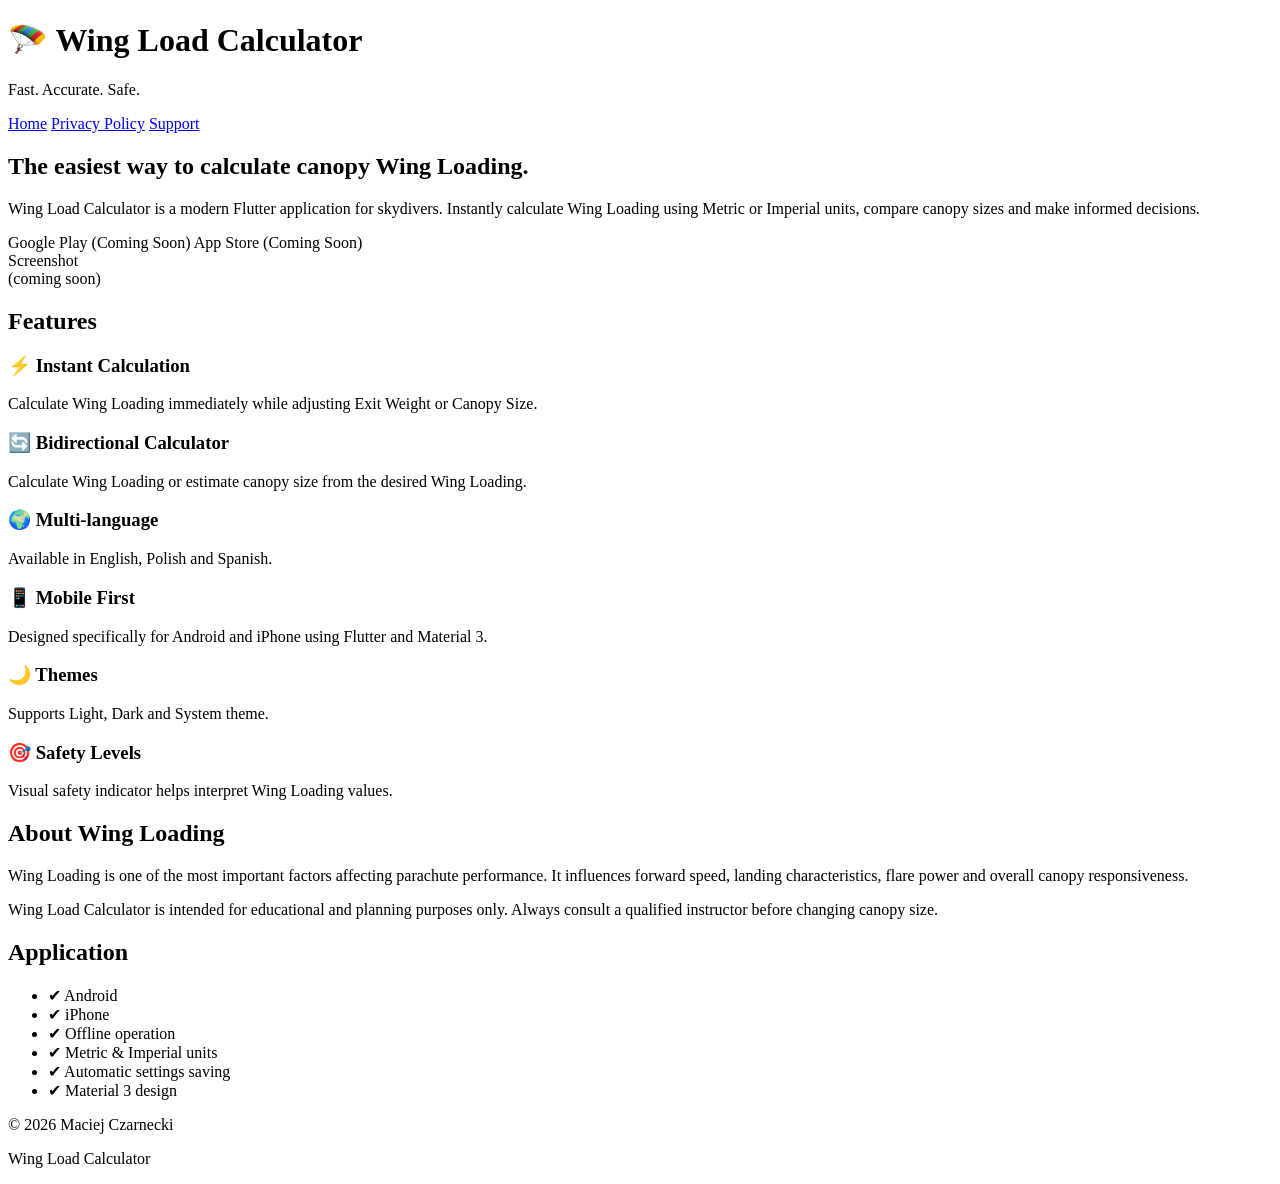
==== index.html @ eb2ee104 "Initial website" ====
<!DOCTYPE html>
<html lang="en">
<head>
    <meta charset="UTF-8">
    <meta name="viewport" content="width=device-width, initial-scale=1.0">

    <title>Wing Load Calculator</title>

    <link rel="stylesheet" href="styles.css">
</head>

<body>

<header>

    <div class="container">

        <h1>🪂 Wing Load Calculator</h1>

        <p class="subtitle">
            Fast. Accurate. Safe.
        </p>

        <nav>
            <a href="index.html">Home</a>
            <a href="privacy.html">Privacy Policy</a>
            <a href="support.html">Support</a>
        </nav>

    </div>

</header>

<main class="container">

<section class="hero">

    <div>

        <h2>The easiest way to calculate canopy Wing Loading.</h2>

        <p>
            Wing Load Calculator is a modern Flutter application for skydivers.
            Instantly calculate Wing Loading using Metric or Imperial units,
            compare canopy sizes and make informed decisions.
        </p>

        <a class="button disabled">
            Google Play (Coming Soon)
        </a>

        <a class="button disabled">
            App Store (Coming Soon)
        </a>

    </div>

    <div class="hero-image">

        <div class="placeholder">

            Screenshot
            <br>
            (coming soon)

        </div>

    </div>

</section>

<section>

<h2>Features</h2>

<div class="grid">

<div class="card">

<h3>⚡ Instant Calculation</h3>

<p>
Calculate Wing Loading immediately while adjusting Exit Weight or Canopy Size.
</p>

</div>

<div class="card">

<h3>🔄 Bidirectional Calculator</h3>

<p>
Calculate Wing Loading or estimate canopy size from the desired Wing Loading.
</p>

</div>

<div class="card">

<h3>🌍 Multi-language</h3>

<p>
Available in English, Polish and Spanish.
</p>

</div>

<div class="card">

<h3>📱 Mobile First</h3>

<p>
Designed specifically for Android and iPhone using Flutter and Material 3.
</p>

</div>

<div class="card">

<h3>🌙 Themes</h3>

<p>
Supports Light, Dark and System theme.
</p>

</div>

<div class="card">

<h3>🎯 Safety Levels</h3>

<p>
Visual safety indicator helps interpret Wing Loading values.
</p>

</div>

</div>

</section>

<section>

<h2>About Wing Loading</h2>

<p>

Wing Loading is one of the most important factors affecting parachute performance.
It influences forward speed, landing characteristics, flare power and overall canopy responsiveness.

</p>

<p>

Wing Load Calculator is intended for educational and planning purposes only.

Always consult a qualified instructor before changing canopy size.

</p>

</section>

<section>

<h2>Application</h2>

<ul>

<li>✔ Android</li>

<li>✔ iPhone</li>

<li>✔ Offline operation</li>

<li>✔ Metric & Imperial units</li>

<li>✔ Automatic settings saving</li>

<li>✔ Material 3 design</li>

</ul>

</section>

</main>

<footer>

<div class="container">

<p>

© 2026 Maciej Czarnecki

</p>

<p>

Wing Load Calculator

</p>

</div>

</footer>

</body>
</html>
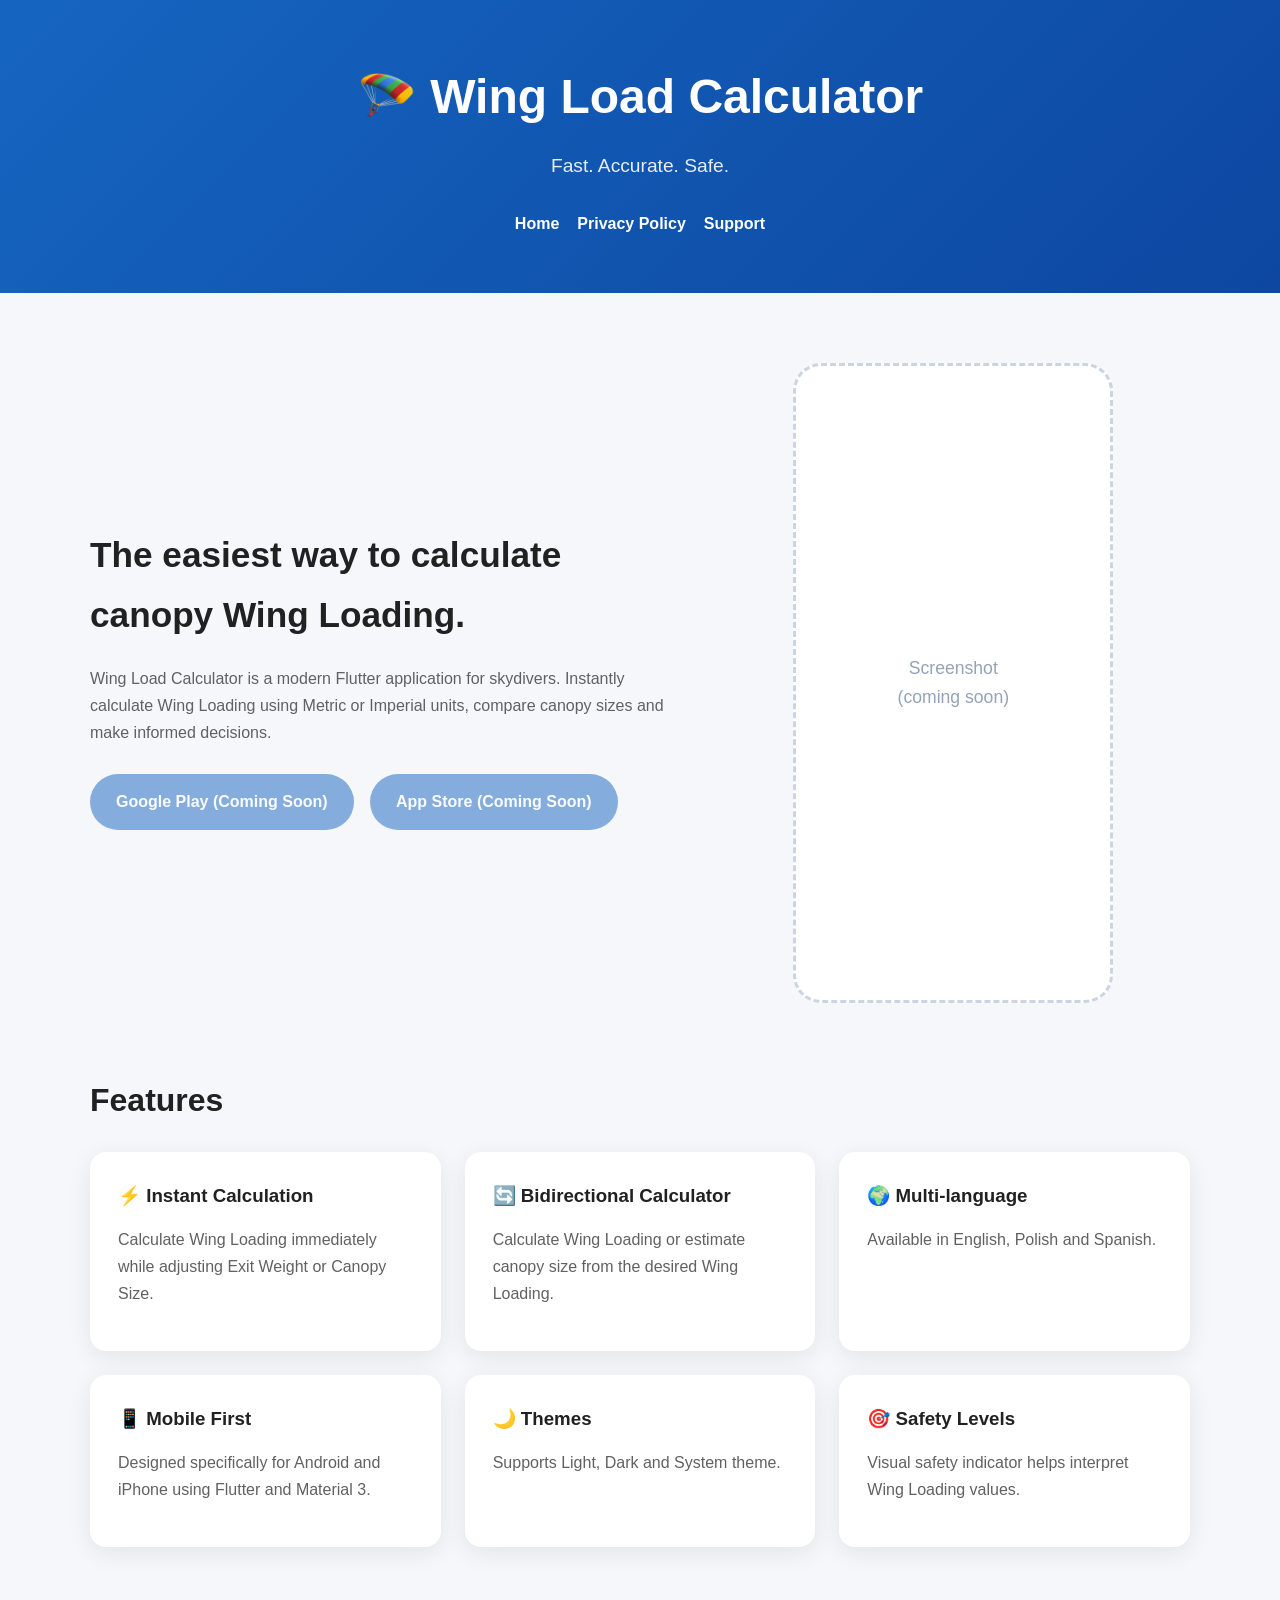
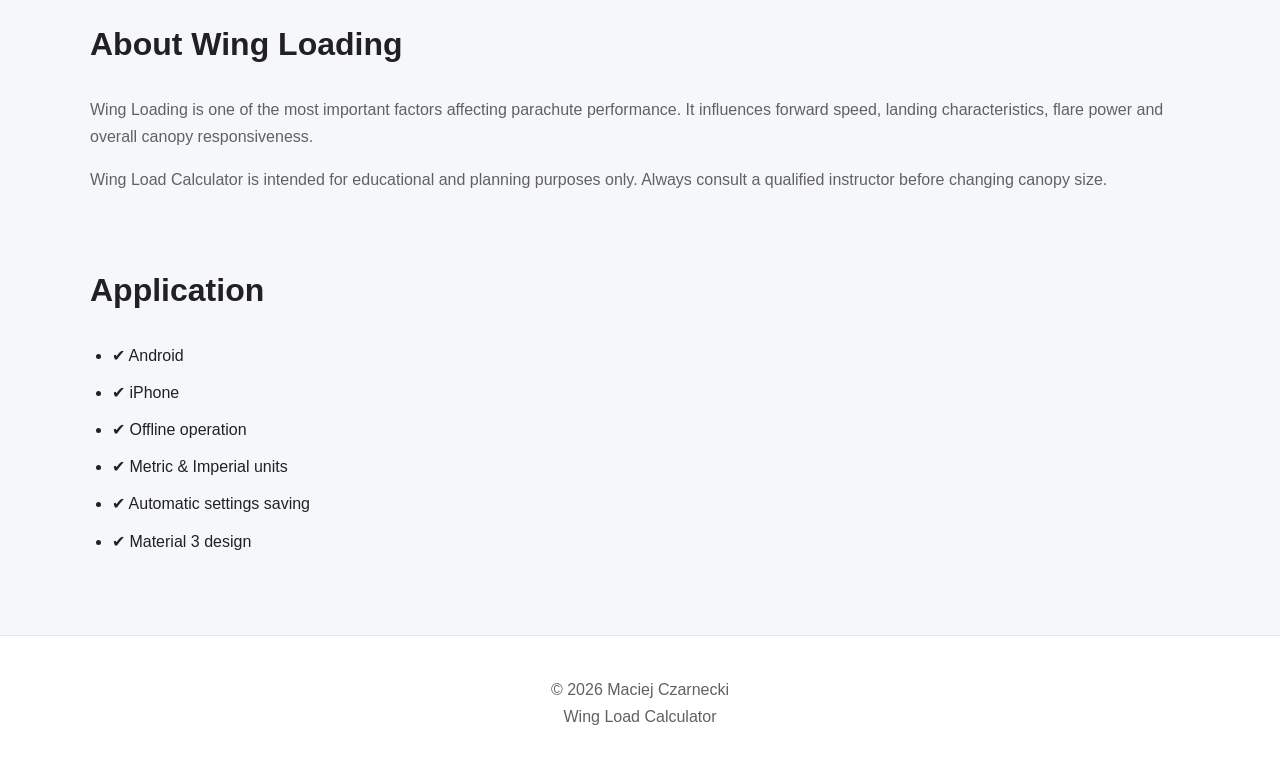
==== commit 05f8b114: "favicon" ====
--- a/index.html
+++ b/index.html
@@ -3,10 +3,9 @@
 <head>
     <meta charset="UTF-8">
     <meta name="viewport" content="width=device-width, initial-scale=1.0">
-
     <title>Wing Load Calculator</title>
-
     <link rel="stylesheet" href="styles.css">
+    <link rel="icon" type="image/png" href="favicon.png">
 </head>
 
 <body>
--- a/styles.css
+++ b/styles.css
@@ -0,0 +1,244 @@
+:root {
+    --primary: #1565c0;
+    --primary-dark: #0d47a1;
+    --background: #f5f7fb;
+    --surface: #ffffff;
+    --text: #212121;
+    --text-secondary: #616161;
+    --border: #e5e7eb;
+    --shadow: 0 6px 24px rgba(0,0,0,.08);
+    --radius: 16px;
+}
+
+* {
+    margin: 0;
+    padding: 0;
+    box-sizing: border-box;
+}
+
+html {
+    scroll-behavior: smooth;
+}
+
+body {
+    background: var(--background);
+    color: var(--text);
+    font-family:
+        Inter,
+        -apple-system,
+        BlinkMacSystemFont,
+        "Segoe UI",
+        Roboto,
+        Helvetica,
+        Arial,
+        sans-serif;
+    line-height: 1.7;
+}
+
+.container {
+    width: min(1100px, calc(100% - 32px));
+    margin: auto;
+}
+
+/* ===========================
+   HEADER
+=========================== */
+
+header {
+    background: linear-gradient(135deg, var(--primary), var(--primary-dark));
+    color: white;
+    padding: 56px 0;
+    text-align: center;
+}
+
+header h1 {
+    font-size: 3rem;
+    margin-bottom: 12px;
+}
+
+.subtitle {
+    font-size: 1.2rem;
+    opacity: .9;
+    margin-bottom: 28px;
+}
+
+nav {
+    display: flex;
+    justify-content: center;
+    flex-wrap: wrap;
+    gap: 18px;
+}
+
+nav a {
+    color: white;
+    text-decoration: none;
+    font-weight: 600;
+    transition: opacity .2s;
+}
+
+nav a:hover {
+    opacity: .8;
+}
+
+/* ===========================
+   HERO
+=========================== */
+
+.hero {
+    display: grid;
+    grid-template-columns: 1.1fr .9fr;
+    gap: 48px;
+    align-items: center;
+    margin: 70px 0;
+}
+
+.hero h2 {
+    font-size: 2.2rem;
+    margin-bottom: 20px;
+}
+
+.hero p {
+    color: var(--text-secondary);
+    margin-bottom: 28px;
+}
+
+.hero-image {
+    display: flex;
+    justify-content: center;
+}
+
+.placeholder {
+    width: 320px;
+    height: 640px;
+    border-radius: 28px;
+    border: 3px dashed #cbd5e1;
+    background: white;
+    display: flex;
+    justify-content: center;
+    align-items: center;
+    color: #94a3b8;
+    text-align: center;
+    font-size: 1.1rem;
+}
+
+/* ===========================
+   BUTTONS
+=========================== */
+
+.button {
+    display: inline-block;
+    padding: 14px 26px;
+    margin-right: 12px;
+    margin-bottom: 12px;
+    border-radius: 999px;
+    background: var(--primary);
+    color: white;
+    text-decoration: none;
+    font-weight: 600;
+    transition: .2s;
+}
+
+.button:hover {
+    background: var(--primary-dark);
+}
+
+.button.disabled {
+    opacity: .5;
+    cursor: default;
+    pointer-events: none;
+}
+
+/* ===========================
+   SECTIONS
+=========================== */
+
+section {
+    margin: 70px 0;
+}
+
+section h2 {
+    margin-bottom: 24px;
+    font-size: 2rem;
+}
+
+section p {
+    color: var(--text-secondary);
+    margin-bottom: 16px;
+}
+
+/* ===========================
+   CARDS
+=========================== */
+
+.grid {
+    display: grid;
+    grid-template-columns: repeat(auto-fit, minmax(260px,1fr));
+    gap: 24px;
+}
+
+.card {
+    background: var(--surface);
+    padding: 28px;
+    border-radius: var(--radius);
+    box-shadow: var(--shadow);
+}
+
+.card h3 {
+    margin-bottom: 14px;
+}
+
+/* ===========================
+   LIST
+=========================== */
+
+ul {
+    padding-left: 22px;
+}
+
+li {
+    margin-bottom: 10px;
+}
+
+/* ===========================
+   FOOTER
+=========================== */
+
+footer {
+    margin-top: 80px;
+    padding: 40px 0;
+    text-align: center;
+    background: white;
+    border-top: 1px solid var(--border);
+    color: var(--text-secondary);
+}
+
+/* ===========================
+   RESPONSIVE
+=========================== */
+
+@media (max-width: 900px) {
+
+    header h1 {
+        font-size: 2.3rem;
+    }
+
+    .hero {
+        grid-template-columns: 1fr;
+        text-align: center;
+    }
+
+    .hero-image {
+        order: -1;
+    }
+
+    .placeholder {
+        width: 260px;
+        height: 520px;
+    }
+
+    .button {
+        display: block;
+        margin-right: 0;
+    }
+
+}
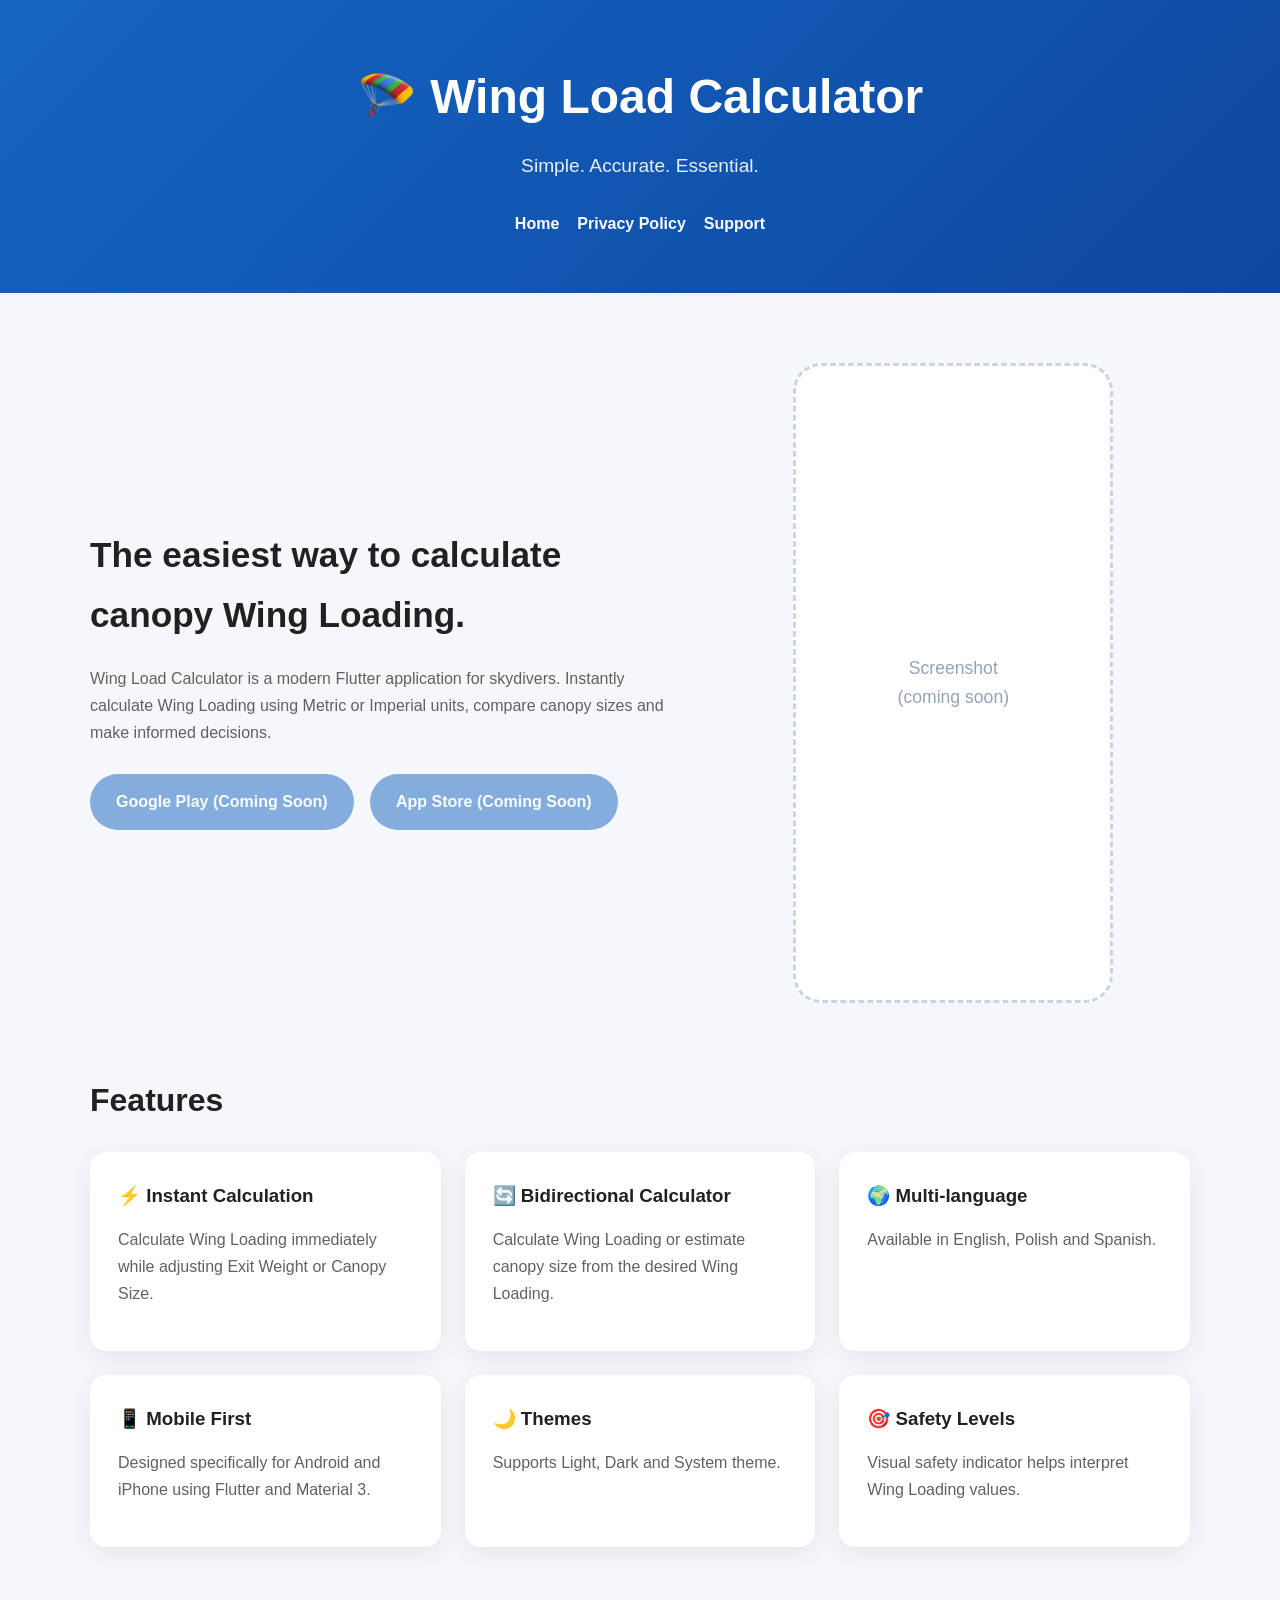
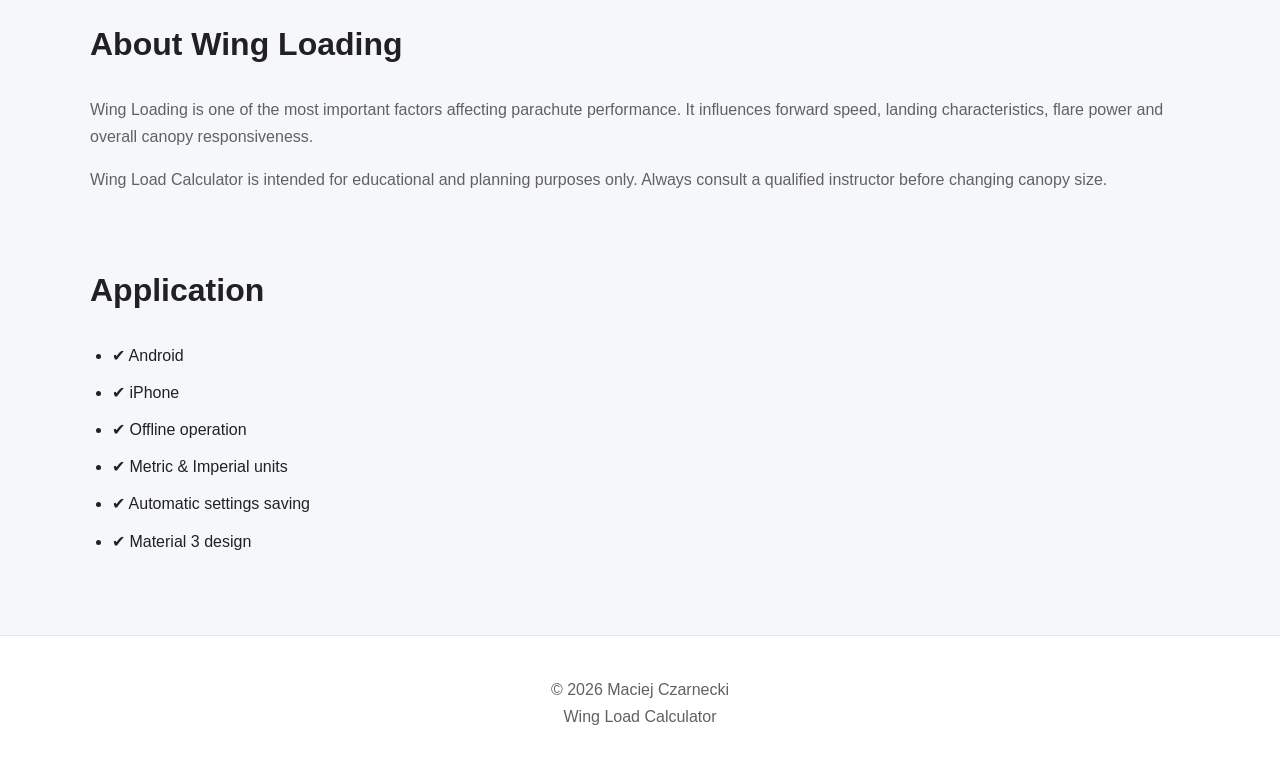
==== commit 9834b653: "index change" ====
--- a/index.html
+++ b/index.html
@@ -17,7 +17,7 @@
         <h1>🪂 Wing Load Calculator</h1>
 
         <p class="subtitle">
-            Fast. Accurate. Safe.
+            Simple. Accurate. Essential.
         </p>
 
         <nav>
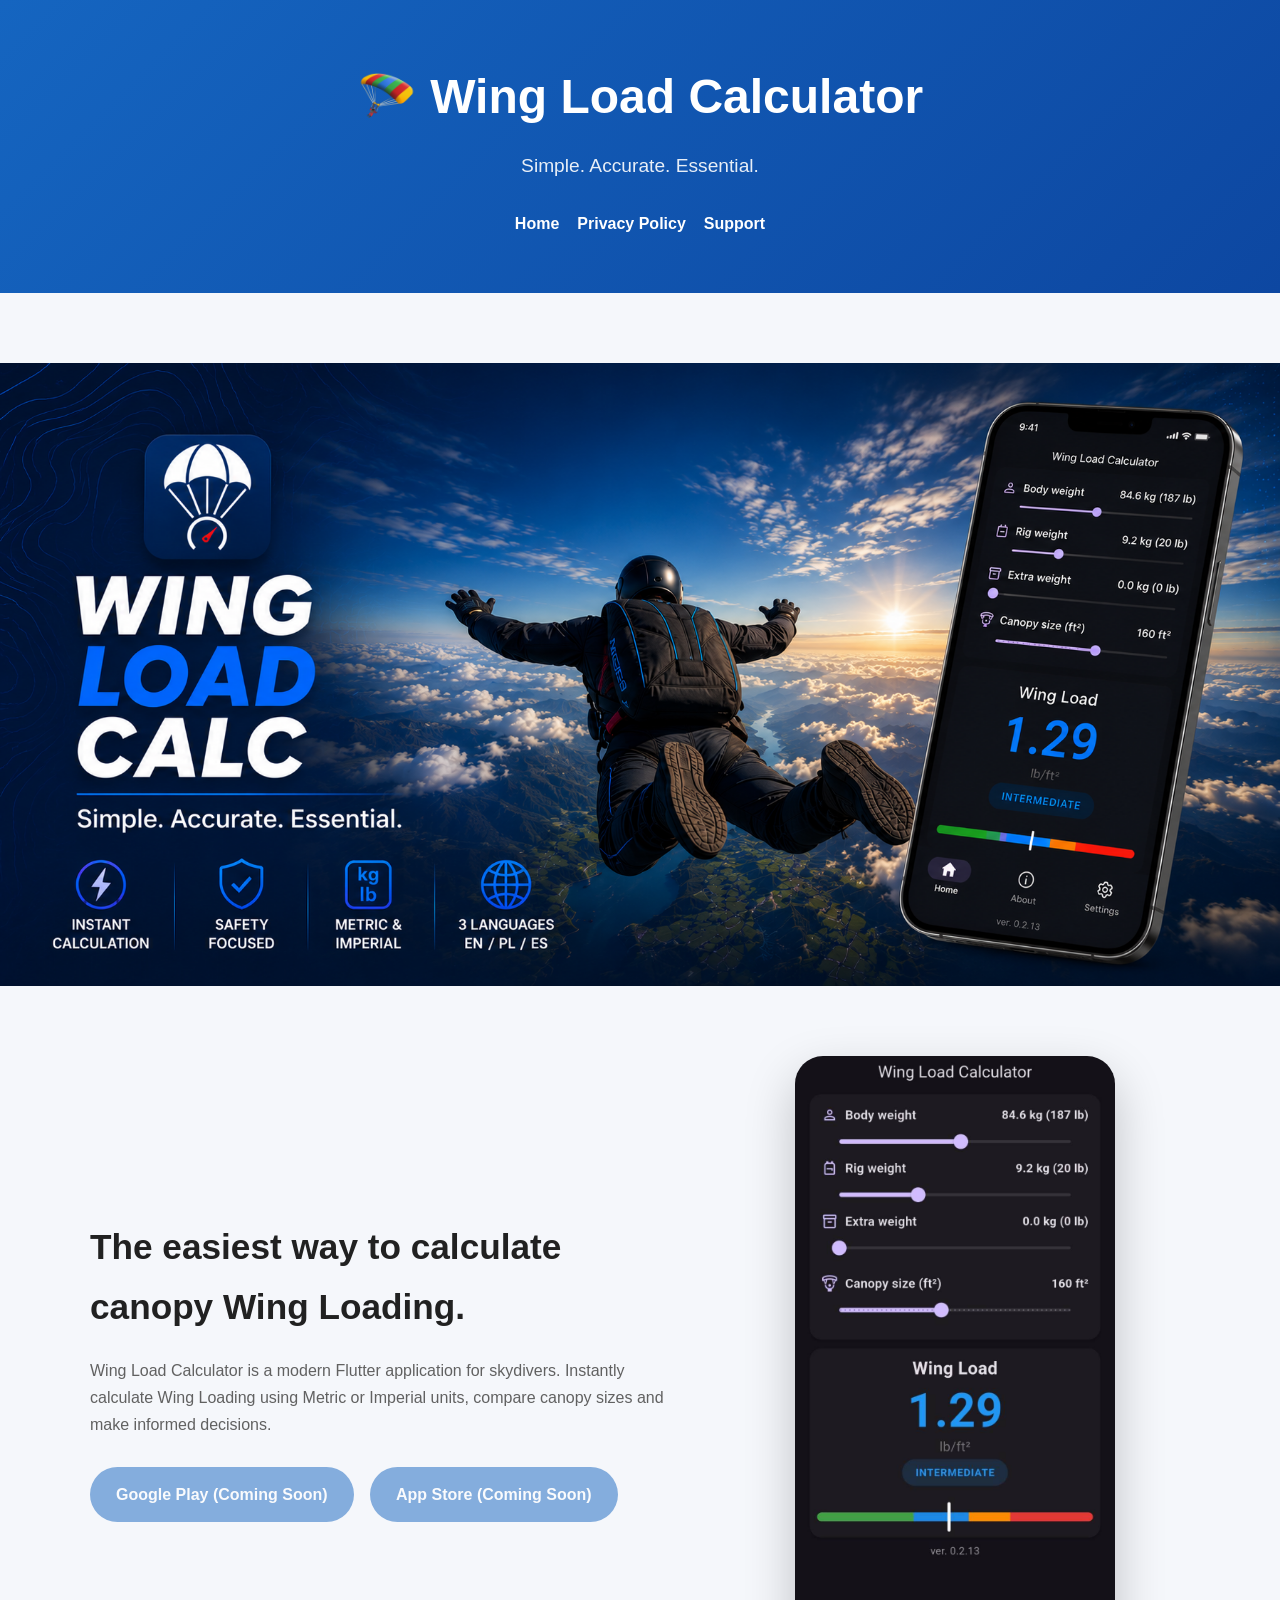
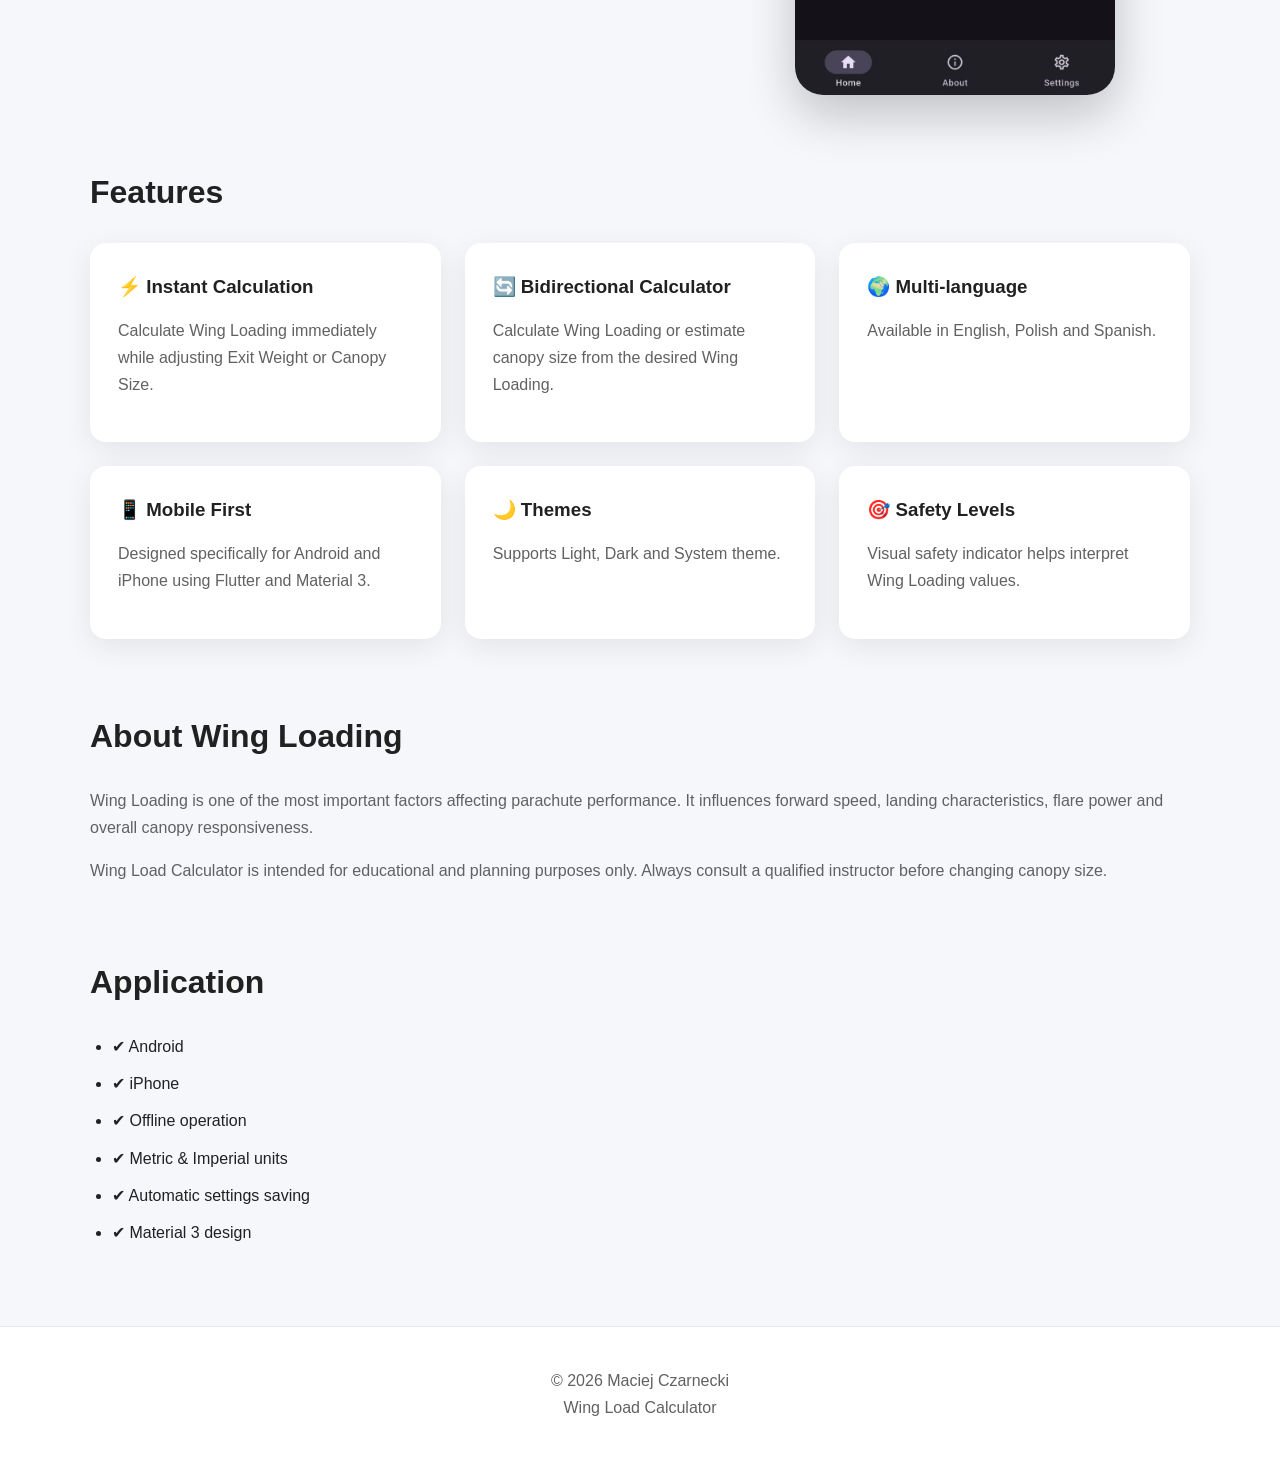
==== commit 30800190: "New images" ====
--- a/index.html
+++ b/index.html
@@ -7,201 +7,117 @@
     <link rel="stylesheet" href="styles.css">
     <link rel="icon" type="image/png" href="favicon.png">
 </head>
-
 <body>
-
 <header>
-
     <div class="container">
-
         <h1>🪂 Wing Load Calculator</h1>
-
         <p class="subtitle">
             Simple. Accurate. Essential.
         </p>
-
         <nav>
             <a href="index.html">Home</a>
             <a href="privacy.html">Privacy Policy</a>
             <a href="support.html">Support</a>
         </nav>
-
     </div>
-
 </header>
-
+<section class="banner">
+    <img src="images/feature-banner.png" alt="Wing Load Calculator banner">
+</section>
 <main class="container">
-
 <section class="hero">
-
     <div>
-
         <h2>The easiest way to calculate canopy Wing Loading.</h2>
-
         <p>
             Wing Load Calculator is a modern Flutter application for skydivers.
             Instantly calculate Wing Loading using Metric or Imperial units,
             compare canopy sizes and make informed decisions.
         </p>
-
         <a class="button disabled">
             Google Play (Coming Soon)
         </a>
-
         <a class="button disabled">
             App Store (Coming Soon)
         </a>
-
     </div>
-
     <div class="hero-image">
-
-        <div class="placeholder">
-
-            Screenshot
-            <br>
-            (coming soon)
-
-        </div>
-
+        <img src="images/screenshot.jpg" alt="Wing Load Calculator Screenshot" class="app-screenshot">
     </div>
-
 </section>
-
 <section>
-
 <h2>Features</h2>
-
 <div class="grid">
-
 <div class="card">
-
 <h3>⚡ Instant Calculation</h3>
-
 <p>
 Calculate Wing Loading immediately while adjusting Exit Weight or Canopy Size.
 </p>
-
 </div>
-
 <div class="card">
-
 <h3>🔄 Bidirectional Calculator</h3>
-
 <p>
 Calculate Wing Loading or estimate canopy size from the desired Wing Loading.
 </p>
-
 </div>
-
 <div class="card">
-
 <h3>🌍 Multi-language</h3>
-
 <p>
 Available in English, Polish and Spanish.
 </p>
-
 </div>
-
 <div class="card">
-
 <h3>📱 Mobile First</h3>
-
 <p>
 Designed specifically for Android and iPhone using Flutter and Material 3.
 </p>
-
 </div>
-
 <div class="card">
-
 <h3>🌙 Themes</h3>
-
 <p>
 Supports Light, Dark and System theme.
 </p>
 
 </div>
-
 <div class="card">
-
 <h3>🎯 Safety Levels</h3>
-
 <p>
 Visual safety indicator helps interpret Wing Loading values.
 </p>
-
 </div>
-
 </div>
-
 </section>
-
 <section>
-
 <h2>About Wing Loading</h2>
-
 <p>
-
 Wing Loading is one of the most important factors affecting parachute performance.
 It influences forward speed, landing characteristics, flare power and overall canopy responsiveness.
-
 </p>
-
 <p>
-
 Wing Load Calculator is intended for educational and planning purposes only.
-
 Always consult a qualified instructor before changing canopy size.
-
 </p>
-
 </section>
-
 <section>
-
 <h2>Application</h2>
-
 <ul>
-
 <li>✔ Android</li>
-
 <li>✔ iPhone</li>
-
 <li>✔ Offline operation</li>
-
 <li>✔ Metric & Imperial units</li>
-
 <li>✔ Automatic settings saving</li>
-
 <li>✔ Material 3 design</li>
-
 </ul>
-
 </section>
-
 </main>
-
 <footer>
-
 <div class="container">
-
 <p>
-
 © 2026 Maciej Czarnecki
-
 </p>
-
 <p>
-
 Wing Load Calculator
-
 </p>
-
 </div>
-
 </footer>
-
 </body>
 </html>
--- a/styles.css
+++ b/styles.css
@@ -6,7 +6,7 @@
     --text: #212121;
     --text-secondary: #616161;
     --border: #e5e7eb;
-    --shadow: 0 6px 24px rgba(0,0,0,.08);
+    --shadow: 0 8px 30px rgba(0,0,0,.08);
     --radius: 16px;
 }
 
@@ -81,13 +81,29 @@
 }
 
 /* ===========================
+   FEATURE BANNER
+=========================== */
+
+.banner {
+    width: 100%;
+    background: white;
+}
+
+.banner img {
+    display: block;
+    width: 100%;
+    max-width: 1600px;
+    margin: 0 auto;
+}
+
+/* ===========================
    HERO
 =========================== */
 
 .hero {
     display: grid;
     grid-template-columns: 1.1fr .9fr;
-    gap: 48px;
+    gap: 56px;
     align-items: center;
     margin: 70px 0;
 }
@@ -105,20 +121,19 @@
 .hero-image {
     display: flex;
     justify-content: center;
-}
-
-.placeholder {
+    align-items: center;
+}
+
+.app-screenshot {
     width: 320px;
-    height: 640px;
+    max-width: 100%;
     border-radius: 28px;
-    border: 3px dashed #cbd5e1;
-    background: white;
-    display: flex;
-    justify-content: center;
-    align-items: center;
-    color: #94a3b8;
-    text-align: center;
-    font-size: 1.1rem;
+    box-shadow: 0 20px 50px rgba(0,0,0,.22);
+    transition: transform .25s ease;
+}
+
+.app-screenshot:hover {
+    transform: translateY(-4px);
 }
 
 /* ===========================
@@ -181,6 +196,12 @@
     padding: 28px;
     border-radius: var(--radius);
     box-shadow: var(--shadow);
+    transition: transform .2s ease, box-shadow .2s ease;
+}
+
+.card:hover {
+    transform: translateY(-3px);
+    box-shadow: 0 12px 36px rgba(0,0,0,.12);
 }
 
 .card h3 {
@@ -225,20 +246,19 @@
     .hero {
         grid-template-columns: 1fr;
         text-align: center;
+        gap: 36px;
     }
 
     .hero-image {
         order: -1;
     }
 
-    .placeholder {
+    .app-screenshot {
         width: 260px;
-        height: 520px;
     }
 
     .button {
         display: block;
         margin-right: 0;
     }
-
-}
+}
